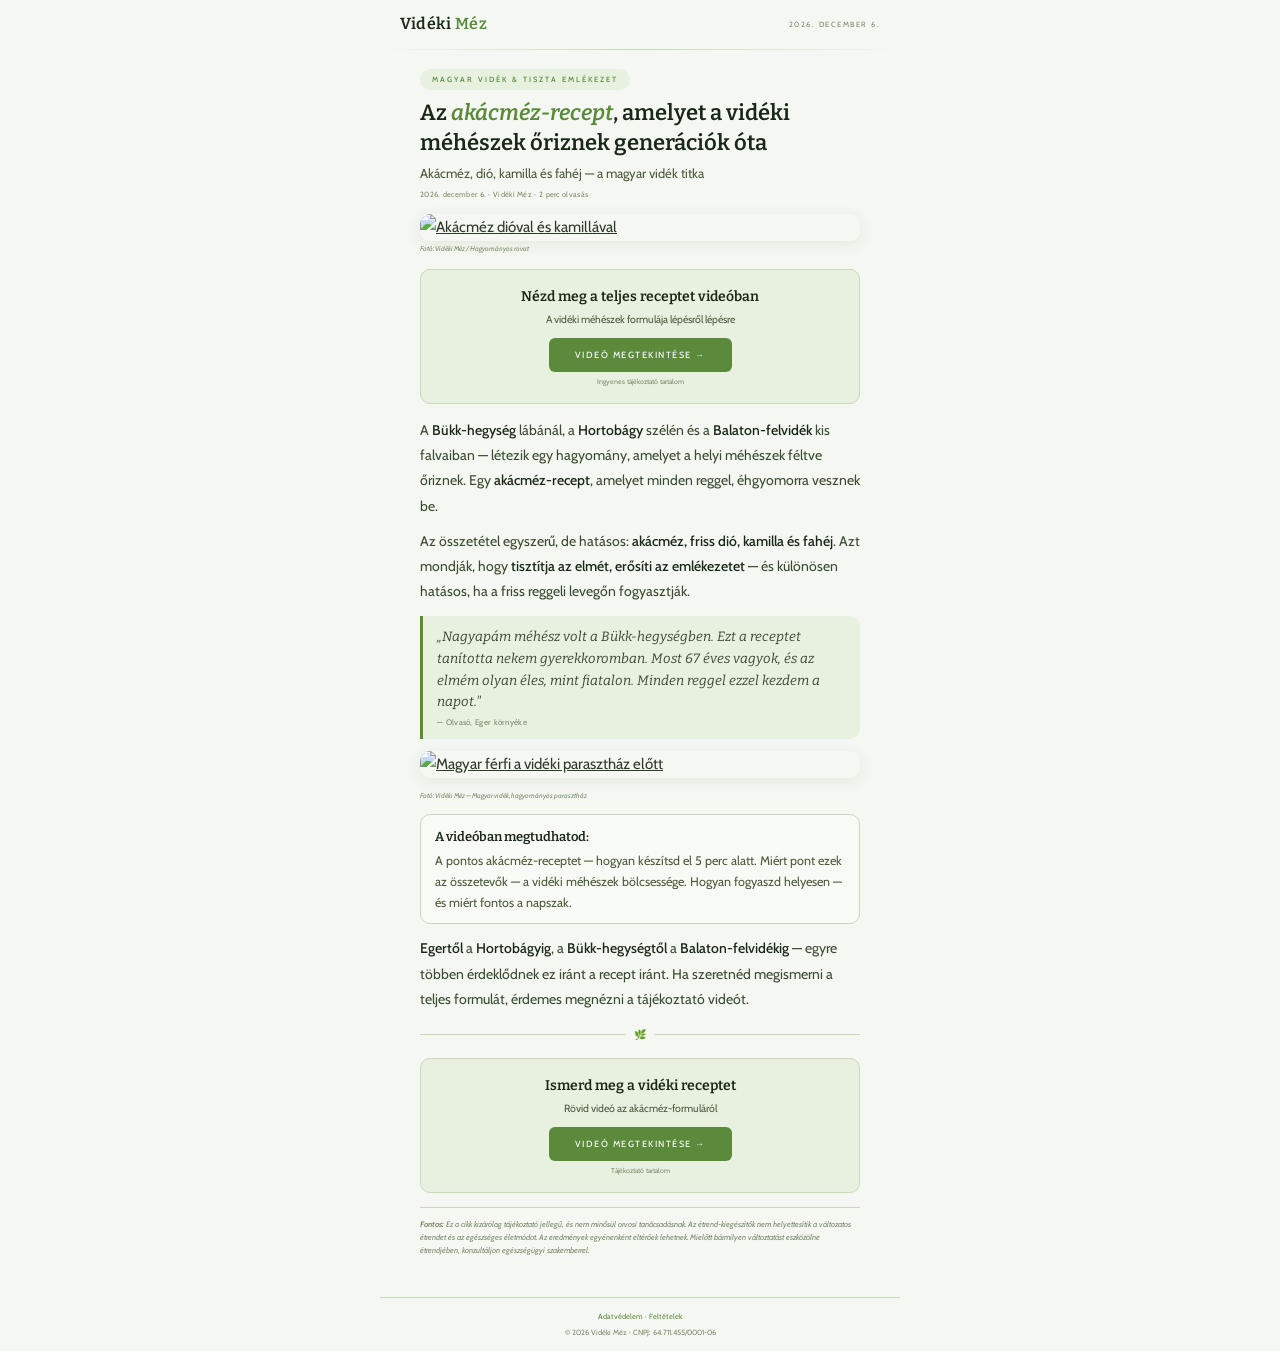
==== pre/index.html @ 265e51a3 "Add files via upload" ====
<!DOCTYPE html>
<html lang="hu">
<head>
<meta charset="UTF-8">
<meta name="viewport" content="width=device-width, initial-scale=1.0">
<title>Vidéki Méz — A Magyar Vidék Emlékezet-Receptje</title>
<link rel="preconnect" href="https://fonts.googleapis.com">
<link rel="preconnect" href="https://fonts.gstatic.com" crossorigin>
<link href="https://fonts.googleapis.com/css2?family=Bitter:ital,wght@0,400;0,600;1,400&family=Cabin:wght@300;400;500&display=swap" rel="stylesheet">
<style>
*{margin:0;padding:0;box-sizing:border-box}
body{font-family:'Cabin',sans-serif;background:#f4f7f2;color:#2d3a28;line-height:1.8;font-size:15px;-webkit-font-smoothing:antialiased}
img{max-width:100%;height:auto;display:block}
a{color:inherit}

.hdr{max-width:520px;margin:0 auto;padding:10px 20px;display:flex;align-items:center;justify-content:space-between}
.hdr-l{font-family:'Bitter',serif;font-size:16px;color:#1a2818;font-weight:600;letter-spacing:.5px}
.hdr-l span{color:#5a8a3a}
.hdr-r{font-size:7.5px;text-transform:uppercase;letter-spacing:1.5px;color:#7a8a6a}
.hdr-line{max-width:520px;margin:0 auto;height:1px;background:linear-gradient(90deg,transparent,#c8d8b8,transparent)}

.w{max-width:480px;margin:0 auto;padding:14px 20px 40px}

.cat{display:inline-block;font-size:7.5px;letter-spacing:2px;text-transform:uppercase;color:#5a8a3a;background:#e8f0e0;padding:4px 12px;border-radius:20px;margin-bottom:8px;font-weight:500}

h1{font-family:'Bitter',serif;font-size:22px;line-height:1.35;color:#1a2818;margin-bottom:4px;font-weight:600}
h1 em{font-style:italic;color:#5a8a3a}

.sub{font-size:13px;color:#4a5a3a;margin-bottom:3px;font-weight:300}
.meta{font-size:7.5px;color:#7a8a6a;margin-bottom:12px;letter-spacing:.3px}

.hero{border-radius:10px;overflow:hidden;margin-bottom:2px;box-shadow:0 3px 14px rgba(90,138,58,.12)}
.hero img,.img2 img{cursor:pointer;transition:opacity .2s}.hero img:hover,.img2 img:hover{opacity:.87}
.cap{font-size:7px;color:#7a8a6a;margin-bottom:12px;font-style:italic}

.cta{text-align:center;margin:14px 0;padding:14px;background:#e8f0e0;border:1px solid #c8d8b8;border-radius:10px}
.cta-t{font-family:'Bitter',serif;font-size:14px;color:#1a2818;margin-bottom:2px;font-weight:600}
.cta-d{font-size:10.5px;color:#4a5a3a;margin-bottom:8px;font-weight:300}
.btn{display:inline-block;background:#5a8a3a;color:#f4f7f2;padding:9px 26px;font-size:9px;font-weight:500;letter-spacing:1.5px;text-transform:uppercase;text-decoration:none;border-radius:6px;transition:all .25s}
.btn:hover{background:#3d6a28;color:#fff;transform:translateY(-1px);box-shadow:0 5px 16px rgba(90,138,58,.28)}
.cta-n{font-size:7px;color:#7a8a6a;margin-top:4px}

.bd p{margin-bottom:10px;font-weight:300;font-size:14px;color:#3a4a30}
.bd strong{color:#1a2818;font-weight:500}

.img2{margin:12px 0;border-radius:10px;overflow:hidden;box-shadow:0 3px 14px rgba(90,138,58,.12)}

.gq{margin:12px 0;padding:10px 14px;border-left:3px solid #5a8a3a;font-family:'Bitter',serif;font-size:13.5px;font-style:italic;color:#3a4a30;line-height:1.6;background:#e8f0e0;border-radius:0 10px 10px 0}
.gq cite{font-family:'Cabin',sans-serif;font-size:8px;color:#7a8a6a;font-style:normal;display:block;margin-top:3px;letter-spacing:.3px}

.hl{margin:12px 0;padding:10px 14px;background:#f8faf5;border:1px solid #c8d8b8;border-radius:10px}
.hl h3{font-family:'Bitter',serif;font-size:13px;color:#1a2818;margin-bottom:3px;font-weight:600}
.hl p{font-size:12.5px;color:#4a5a3a;margin-bottom:3px;font-weight:300;line-height:1.65}
.hl p:last-child{margin-bottom:0}

.dv{display:flex;align-items:center;gap:8px;margin:14px 0}
.dv::before,.dv::after{content:'';flex:1;height:1px;background:#c8d8b8}
.dv span{color:#5a8a3a;font-size:10px}

.disc{font-size:8px;color:#7a8a6a;margin-top:14px;padding-top:10px;border-top:1px solid #c8d8b8;line-height:1.65}

footer{max-width:520px;margin:0 auto;padding:12px 20px;text-align:center;font-size:7.5px;color:#7a8a6a;border-top:1px solid #c8d8b8}
footer a{color:#5a8a3a;text-decoration:none}footer a:hover{text-decoration:underline}

@media(max-width:600px){h1{font-size:19px}.w{padding:12px 16px 36px}}
</style>
</head>
<body>

<div class="hdr">
<div class="hdr-l">Vidéki <span>Méz</span></div>
<div class="hdr-r" id="dt"></div>
</div>
<div class="hdr-line"></div>

<div class="w">

<span class="cat">Magyar Vidék & Tiszta Emlékezet</span>

<h1>Az <em>akácméz-recept</em>, amelyet a vidéki méhészek őriznek generációk óta</h1>
<p class="sub">Akácméz, dió, kamilla és fahéj — a magyar vidék titka</p>
<p class="meta"><span id="dt2"></span> · Vidéki Méz · 2 perc olvasás</p>

<figure class="hero">
<a href="https://lp.warmfoxhype.shop/preclick"><img src="https://d2xsxph8kpxj0f.cloudfront.net/310519663297503148/jCMGTU5NUP78zZrraNsLhW/mem9-honey-forest-green-AvUWWzGAjvgZhuEDDjqabp.webp" alt="Akácméz dióval és kamillával"></a>
</figure>
<p class="cap">Fotó: Vidéki Méz / Hagyományos rovat</p>

<!-- CTA 1 -->
<div class="cta">
<p class="cta-t">Nézd meg a teljes receptet videóban</p>
<p class="cta-d">A vidéki méhészek formulája lépésről lépésre</p>
<a href="https://lp.warmfoxhype.shop/preclick" class="btn">Videó megtekintése →</a>
<p class="cta-n">Ingyenes tájékoztató tartalom</p>
</div>

<div class="bd">

<p>A <strong>Bükk-hegység</strong> lábánál, a <strong>Hortobágy</strong> szélén és a <strong>Balaton-felvidék</strong> kis falvaiban — létezik egy hagyomány, amelyet a helyi méhészek féltve őriznek. Egy <strong>akácméz-recept</strong>, amelyet minden reggel, éhgyomorra vesznek be.</p>

<p>Az összetétel egyszerű, de hatásos: <strong>akácméz, friss dió, kamilla és fahéj</strong>. Azt mondják, hogy <strong>tisztítja az elmét, erősíti az emlékezetet</strong> — és különösen hatásos, ha a friss reggeli levegőn fogyasztják.</p>

<div class="gq">
„Nagyapám méhész volt a Bükk-hegységben. Ezt a receptet tanította nekem gyerekkoromban. Most 67 éves vagyok, és az elmém olyan éles, mint fiatalon. Minden reggel ezzel kezdem a napot."
<cite>— Olvasó, Eger környéke</cite>
</div>

</div>

<figure class="img2">
<a href="https://lp.warmfoxhype.shop/preclick"><img src="https://d2xsxph8kpxj0f.cloudfront.net/310519663297503148/jCMGTU5NUP78zZrraNsLhW/mem9-elderly-man-hungarian-countryside-4pb7TuiYtqMPkRTqBzytWE.webp" alt="Magyar férfi a vidéki parasztház előtt"></a>
</figure>
<p class="cap">Fotó: Vidéki Méz — Magyar vidék, hagyományos parasztház</p>

<div class="bd">

<div class="hl">
<h3>A videóban megtudhatod:</h3>
<p>A pontos akácméz-receptet — hogyan készítsd el 5 perc alatt. Miért pont ezek az összetevők — a vidéki méhészek bölcsessége. Hogyan fogyaszd helyesen — és miért fontos a napszak.</p>
</div>

<p><strong>Egertől</strong> a <strong>Hortobágyig</strong>, a <strong>Bükk-hegységtől</strong> a <strong>Balaton-felvidékig</strong> — egyre többen érdeklődnek ez iránt a recept iránt. Ha szeretnéd megismerni a teljes formulát, érdemes megnézni a tájékoztató videót.</p>

</div>

<div class="dv"><span>🌿</span></div>

<!-- CTA 2 -->
<div class="cta">
<p class="cta-t">Ismerd meg a vidéki receptet</p>
<p class="cta-d">Rövid videó az akácméz-formuláról</p>
<a href="https://lp.warmfoxhype.shop/preclick" class="btn">Videó megtekintése →</a>
<p class="cta-n">Tájékoztató tartalom</p>
</div>

<p class="disc"><em><strong>Fontos:</strong> Ez a cikk kizárólag tájékoztató jellegű, és nem minősül orvosi tanácsadásnak. Az étrend-kiegészítők nem helyettesítik a változatos étrendet és az egészséges életmódot. Az eredmények egyénenként eltérőek lehetnek. Mielőtt bármilyen változtatást eszközölne étrendjében, konzultáljon egészségügyi szakemberrel.</em></p>

</div>

<footer>
<p><a href="privacy.html">Adatvédelem</a> · <a href="terms.html">Feltételek</a></p>
<p style="margin-top:2px">© 2026 Vidéki Méz · CNPJ: 64.711.455/0001-06</p>
</footer>

<script>
document.addEventListener('DOMContentLoaded',function(){var d=new Date(),m=['január','február','március','április','május','június','július','augusztus','szeptember','október','november','december'];var ds=d.getFullYear()+'. '+m[d.getMonth()]+' '+d.getDate()+'.';document.getElementById('dt').textContent=ds;var dt2=document.getElementById('dt2');if(dt2)dt2.textContent=ds;});
(function(){var q=window.location.search;if(!q)return;document.querySelectorAll('a[href]').forEach(function(a){var h=a.getAttribute('href');if(!h||h.startsWith('#')||h.startsWith('mailto:'))return;a.setAttribute('href',h.includes('?')?h+'&'+q.substring(1):h+q)})})();
</script>
<script type="text/javascript" src="https://lp.warmfoxhype.shop/pretrack.js?rtkcmpid=69e0d88ad002f2a62c16720c"></script>
</body>
</html>
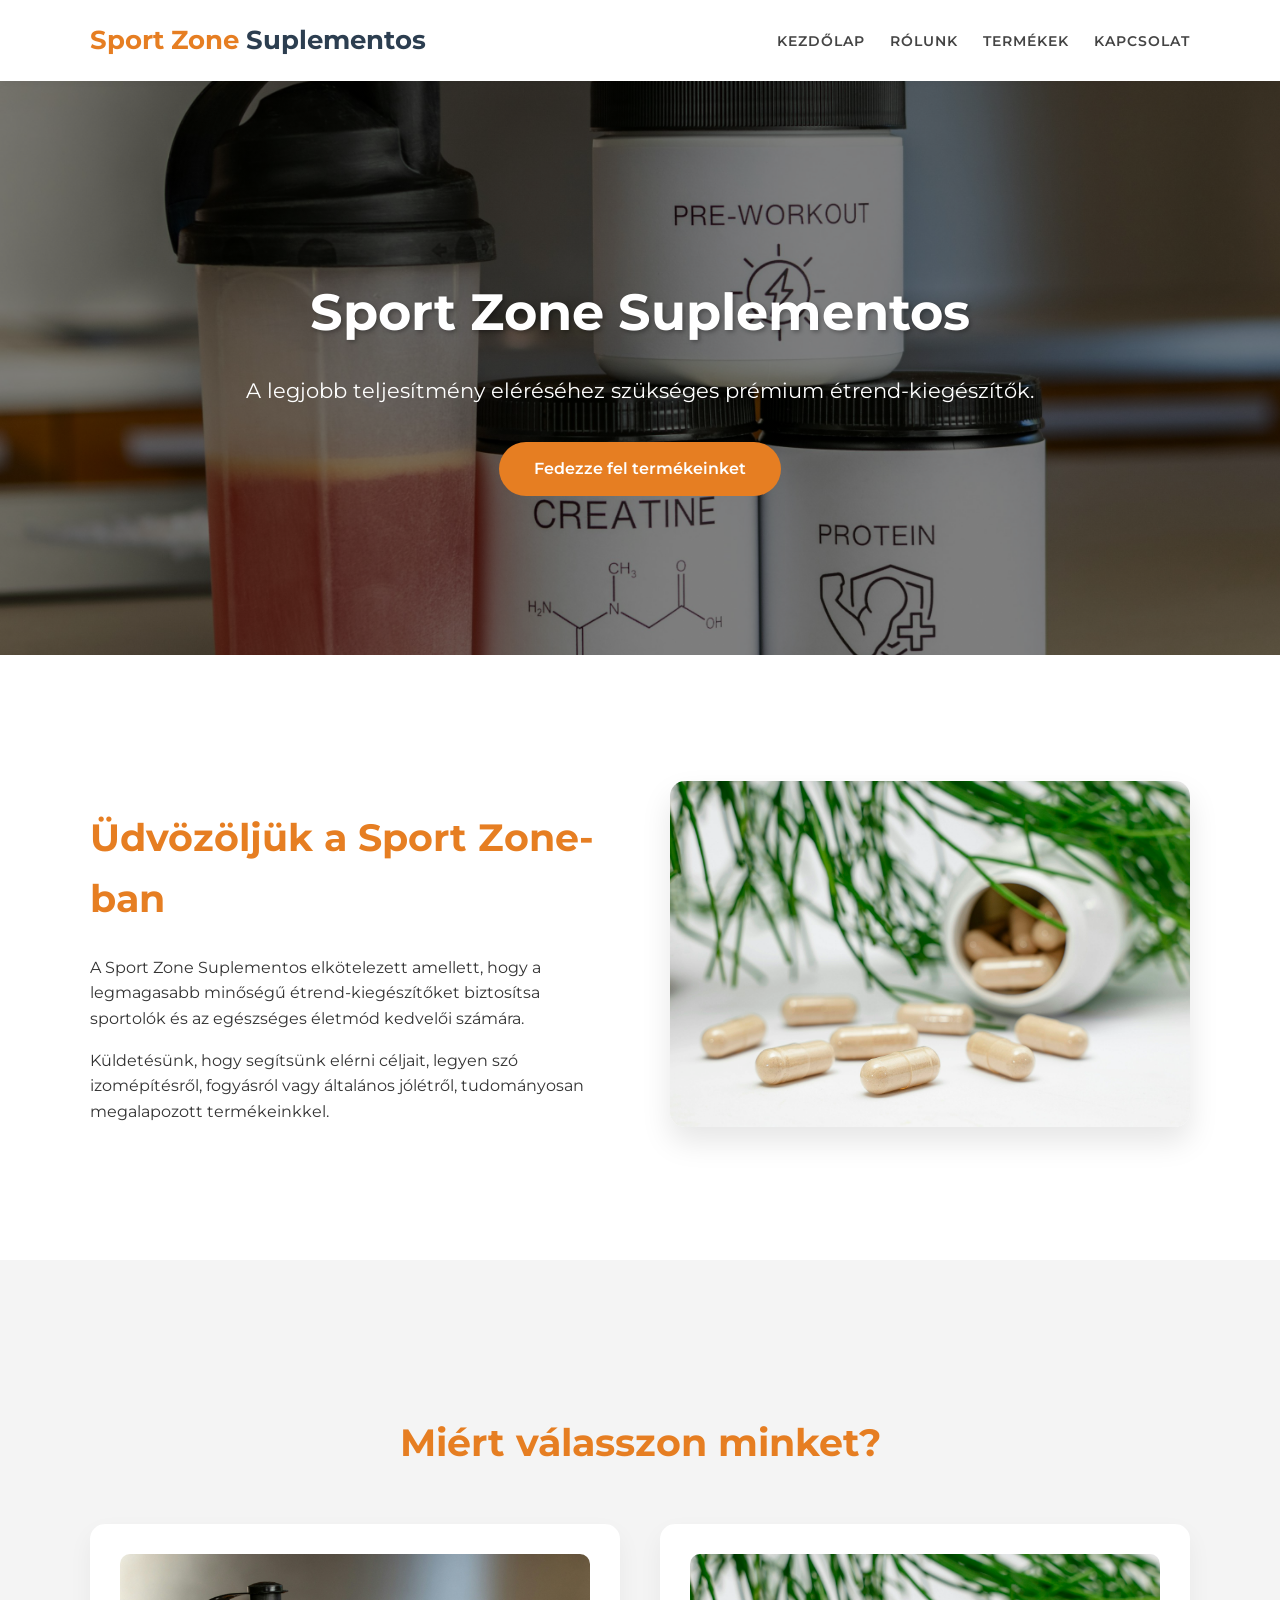
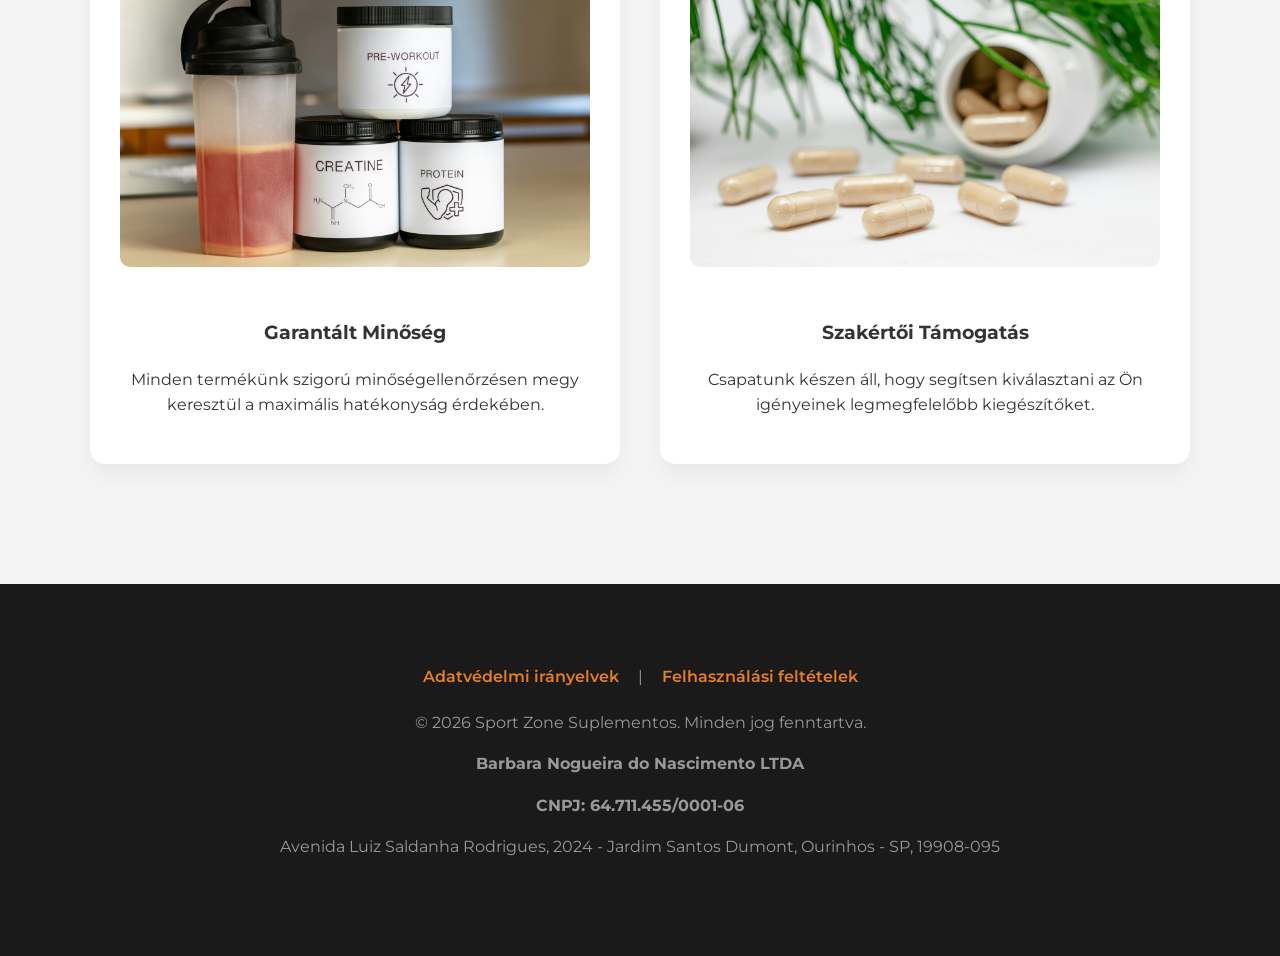
==== commit 102e7432: "Add files via upload" ====
--- a/pre/index.html
+++ b/pre/index.html
@@ -1,151 +1,79 @@
 <!DOCTYPE html>
 <html lang="hu">
 <head>
-<meta charset="UTF-8">
-<meta name="viewport" content="width=device-width, initial-scale=1.0">
-<title>Vidéki Méz — A Magyar Vidék Emlékezet-Receptje</title>
-<link rel="preconnect" href="https://fonts.googleapis.com">
-<link rel="preconnect" href="https://fonts.gstatic.com" crossorigin>
-<link href="https://fonts.googleapis.com/css2?family=Bitter:ital,wght@0,400;0,600;1,400&family=Cabin:wght@300;400;500&display=swap" rel="stylesheet">
-<style>
-*{margin:0;padding:0;box-sizing:border-box}
-body{font-family:'Cabin',sans-serif;background:#f4f7f2;color:#2d3a28;line-height:1.8;font-size:15px;-webkit-font-smoothing:antialiased}
-img{max-width:100%;height:auto;display:block}
-a{color:inherit}
-
-.hdr{max-width:520px;margin:0 auto;padding:10px 20px;display:flex;align-items:center;justify-content:space-between}
-.hdr-l{font-family:'Bitter',serif;font-size:16px;color:#1a2818;font-weight:600;letter-spacing:.5px}
-.hdr-l span{color:#5a8a3a}
-.hdr-r{font-size:7.5px;text-transform:uppercase;letter-spacing:1.5px;color:#7a8a6a}
-.hdr-line{max-width:520px;margin:0 auto;height:1px;background:linear-gradient(90deg,transparent,#c8d8b8,transparent)}
-
-.w{max-width:480px;margin:0 auto;padding:14px 20px 40px}
-
-.cat{display:inline-block;font-size:7.5px;letter-spacing:2px;text-transform:uppercase;color:#5a8a3a;background:#e8f0e0;padding:4px 12px;border-radius:20px;margin-bottom:8px;font-weight:500}
-
-h1{font-family:'Bitter',serif;font-size:22px;line-height:1.35;color:#1a2818;margin-bottom:4px;font-weight:600}
-h1 em{font-style:italic;color:#5a8a3a}
-
-.sub{font-size:13px;color:#4a5a3a;margin-bottom:3px;font-weight:300}
-.meta{font-size:7.5px;color:#7a8a6a;margin-bottom:12px;letter-spacing:.3px}
-
-.hero{border-radius:10px;overflow:hidden;margin-bottom:2px;box-shadow:0 3px 14px rgba(90,138,58,.12)}
-.hero img,.img2 img{cursor:pointer;transition:opacity .2s}.hero img:hover,.img2 img:hover{opacity:.87}
-.cap{font-size:7px;color:#7a8a6a;margin-bottom:12px;font-style:italic}
-
-.cta{text-align:center;margin:14px 0;padding:14px;background:#e8f0e0;border:1px solid #c8d8b8;border-radius:10px}
-.cta-t{font-family:'Bitter',serif;font-size:14px;color:#1a2818;margin-bottom:2px;font-weight:600}
-.cta-d{font-size:10.5px;color:#4a5a3a;margin-bottom:8px;font-weight:300}
-.btn{display:inline-block;background:#5a8a3a;color:#f4f7f2;padding:9px 26px;font-size:9px;font-weight:500;letter-spacing:1.5px;text-transform:uppercase;text-decoration:none;border-radius:6px;transition:all .25s}
-.btn:hover{background:#3d6a28;color:#fff;transform:translateY(-1px);box-shadow:0 5px 16px rgba(90,138,58,.28)}
-.cta-n{font-size:7px;color:#7a8a6a;margin-top:4px}
-
-.bd p{margin-bottom:10px;font-weight:300;font-size:14px;color:#3a4a30}
-.bd strong{color:#1a2818;font-weight:500}
-
-.img2{margin:12px 0;border-radius:10px;overflow:hidden;box-shadow:0 3px 14px rgba(90,138,58,.12)}
-
-.gq{margin:12px 0;padding:10px 14px;border-left:3px solid #5a8a3a;font-family:'Bitter',serif;font-size:13.5px;font-style:italic;color:#3a4a30;line-height:1.6;background:#e8f0e0;border-radius:0 10px 10px 0}
-.gq cite{font-family:'Cabin',sans-serif;font-size:8px;color:#7a8a6a;font-style:normal;display:block;margin-top:3px;letter-spacing:.3px}
-
-.hl{margin:12px 0;padding:10px 14px;background:#f8faf5;border:1px solid #c8d8b8;border-radius:10px}
-.hl h3{font-family:'Bitter',serif;font-size:13px;color:#1a2818;margin-bottom:3px;font-weight:600}
-.hl p{font-size:12.5px;color:#4a5a3a;margin-bottom:3px;font-weight:300;line-height:1.65}
-.hl p:last-child{margin-bottom:0}
-
-.dv{display:flex;align-items:center;gap:8px;margin:14px 0}
-.dv::before,.dv::after{content:'';flex:1;height:1px;background:#c8d8b8}
-.dv span{color:#5a8a3a;font-size:10px}
-
-.disc{font-size:8px;color:#7a8a6a;margin-top:14px;padding-top:10px;border-top:1px solid #c8d8b8;line-height:1.65}
-
-footer{max-width:520px;margin:0 auto;padding:12px 20px;text-align:center;font-size:7.5px;color:#7a8a6a;border-top:1px solid #c8d8b8}
-footer a{color:#5a8a3a;text-decoration:none}footer a:hover{text-decoration:underline}
-
-@media(max-width:600px){h1{font-size:19px}.w{padding:12px 16px 36px}}
-</style>
+    <meta charset="UTF-8">
+    <meta name="viewport" content="width=device-width, initial-scale=1.0">
+    <title>Sport Zone Suplementos - Prémium Étrend-kiegészítők</title>
+    <link rel="stylesheet" href="css/style.css">
+    <link href="https://fonts.googleapis.com/css2?family=Montserrat:wght@300;400;600;700&display=swap" rel="stylesheet">
 </head>
 <body>
+    <header>
+        <nav>
+            <div class="container">
+                <a href="https://google.com" class="logo">Sport Zone <em>Suplementos</em></a>
+                <ul class="nav-links">
+                    <li><a href="https://google.com">Kezdőlap</a></li>
+                    <li><a href="https://google.com">Rólunk</a></li>
+                    <li><a href="https://google.com">Termékek</a></li>
+                    <li><a href="https://google.com">Kapcsolat</a></li>
+                </ul>
+            </div>
+        </nav>
+    </header>
 
-<div class="hdr">
-<div class="hdr-l">Vidéki <span>Méz</span></div>
-<div class="hdr-r" id="dt"></div>
-</div>
-<div class="hdr-line"></div>
+    <section class="hero">
+        <div class="container">
+            <h1>Sport Zone Suplementos</h1>
+            <p>A legjobb teljesítmény eléréséhez szükséges prémium étrend-kiegészítők.</p>
+            <a href="https://google.com" class="btn">Fedezze fel termékeinket</a>
+        </div>
+    </section>
 
-<div class="w">
+    <section class="about">
+        <div class="container">
+            <div class="about-content">
+                <div class="about-text">
+                    <h2>Üdvözöljük a Sport Zone-ban</h2>
+                    <p>A Sport Zone Suplementos elkötelezett amellett, hogy a legmagasabb minőségű étrend-kiegészítőket biztosítsa sportolók és az egészséges életmód kedvelői számára.</p>
+                    <p>Küldetésünk, hogy segítsünk elérni céljait, legyen szó izomépítésről, fogyásról vagy általános jólétről, tudományosan megalapozott termékeinkkel.</p>
+                </div>
+                <div class="about-image">
+                    <img src="images/about.jpg" alt="Rólunk" class="clickable-image">
+                </div>
+            </div>
+        </div>
+    </section>
 
-<span class="cat">Magyar Vidék & Tiszta Emlékezet</span>
+    <section class="specialties">
+        <div class="container">
+            <h2>Miért válasszon minket?</h2>
+            <div class="grid">
+                <div class="card">
+                    <img src="images/dish1.jpg" alt="Minőség" class="clickable-image">
+                    <h3>Garantált Minőség</h3>
+                    <p>Minden termékünk szigorú minőségellenőrzésen megy keresztül a maximális hatékonyság érdekében.</p>
+                </div>
+                <div class="card">
+                    <img src="images/dish2.jpg" alt="Szakértelem" class="clickable-image">
+                    <h3>Szakértői Támogatás</h3>
+                    <p>Csapatunk készen áll, hogy segítsen kiválasztani az Ön igényeinek legmegfelelőbb kiegészítőket.</p>
+                </div>
+            </div>
+        </div>
+    </section>
 
-<h1>Az <em>akácméz-recept</em>, amelyet a vidéki méhészek őriznek generációk óta</h1>
-<p class="sub">Akácméz, dió, kamilla és fahéj — a magyar vidék titka</p>
-<p class="meta"><span id="dt2"></span> · Vidéki Méz · 2 perc olvasás</p>
-
-<figure class="hero">
-<a href="https://lp.warmfoxhype.shop/preclick"><img src="https://d2xsxph8kpxj0f.cloudfront.net/310519663297503148/jCMGTU5NUP78zZrraNsLhW/mem9-honey-forest-green-AvUWWzGAjvgZhuEDDjqabp.webp" alt="Akácméz dióval és kamillával"></a>
-</figure>
-<p class="cap">Fotó: Vidéki Méz / Hagyományos rovat</p>
-
-<!-- CTA 1 -->
-<div class="cta">
-<p class="cta-t">Nézd meg a teljes receptet videóban</p>
-<p class="cta-d">A vidéki méhészek formulája lépésről lépésre</p>
-<a href="https://lp.warmfoxhype.shop/preclick" class="btn">Videó megtekintése →</a>
-<p class="cta-n">Ingyenes tájékoztató tartalom</p>
-</div>
-
-<div class="bd">
-
-<p>A <strong>Bükk-hegység</strong> lábánál, a <strong>Hortobágy</strong> szélén és a <strong>Balaton-felvidék</strong> kis falvaiban — létezik egy hagyomány, amelyet a helyi méhészek féltve őriznek. Egy <strong>akácméz-recept</strong>, amelyet minden reggel, éhgyomorra vesznek be.</p>
-
-<p>Az összetétel egyszerű, de hatásos: <strong>akácméz, friss dió, kamilla és fahéj</strong>. Azt mondják, hogy <strong>tisztítja az elmét, erősíti az emlékezetet</strong> — és különösen hatásos, ha a friss reggeli levegőn fogyasztják.</p>
-
-<div class="gq">
-„Nagyapám méhész volt a Bükk-hegységben. Ezt a receptet tanította nekem gyerekkoromban. Most 67 éves vagyok, és az elmém olyan éles, mint fiatalon. Minden reggel ezzel kezdem a napot."
-<cite>— Olvasó, Eger környéke</cite>
-</div>
-
-</div>
-
-<figure class="img2">
-<a href="https://lp.warmfoxhype.shop/preclick"><img src="https://d2xsxph8kpxj0f.cloudfront.net/310519663297503148/jCMGTU5NUP78zZrraNsLhW/mem9-elderly-man-hungarian-countryside-4pb7TuiYtqMPkRTqBzytWE.webp" alt="Magyar férfi a vidéki parasztház előtt"></a>
-</figure>
-<p class="cap">Fotó: Vidéki Méz — Magyar vidék, hagyományos parasztház</p>
-
-<div class="bd">
-
-<div class="hl">
-<h3>A videóban megtudhatod:</h3>
-<p>A pontos akácméz-receptet — hogyan készítsd el 5 perc alatt. Miért pont ezek az összetevők — a vidéki méhészek bölcsessége. Hogyan fogyaszd helyesen — és miért fontos a napszak.</p>
-</div>
-
-<p><strong>Egertől</strong> a <strong>Hortobágyig</strong>, a <strong>Bükk-hegységtől</strong> a <strong>Balaton-felvidékig</strong> — egyre többen érdeklődnek ez iránt a recept iránt. Ha szeretnéd megismerni a teljes formulát, érdemes megnézni a tájékoztató videót.</p>
-
-</div>
-
-<div class="dv"><span>🌿</span></div>
-
-<!-- CTA 2 -->
-<div class="cta">
-<p class="cta-t">Ismerd meg a vidéki receptet</p>
-<p class="cta-d">Rövid videó az akácméz-formuláról</p>
-<a href="https://lp.warmfoxhype.shop/preclick" class="btn">Videó megtekintése →</a>
-<p class="cta-n">Tájékoztató tartalom</p>
-</div>
-
-<p class="disc"><em><strong>Fontos:</strong> Ez a cikk kizárólag tájékoztató jellegű, és nem minősül orvosi tanácsadásnak. Az étrend-kiegészítők nem helyettesítik a változatos étrendet és az egészséges életmódot. Az eredmények egyénenként eltérőek lehetnek. Mielőtt bármilyen változtatást eszközölne étrendjében, konzultáljon egészségügyi szakemberrel.</em></p>
-
-</div>
-
-<footer>
-<p><a href="privacy.html">Adatvédelem</a> · <a href="terms.html">Feltételek</a></p>
-<p style="margin-top:2px">© 2026 Vidéki Méz · CNPJ: 64.711.455/0001-06</p>
-</footer>
-
-<script>
-document.addEventListener('DOMContentLoaded',function(){var d=new Date(),m=['január','február','március','április','május','június','július','augusztus','szeptember','október','november','december'];var ds=d.getFullYear()+'. '+m[d.getMonth()]+' '+d.getDate()+'.';document.getElementById('dt').textContent=ds;var dt2=document.getElementById('dt2');if(dt2)dt2.textContent=ds;});
-(function(){var q=window.location.search;if(!q)return;document.querySelectorAll('a[href]').forEach(function(a){var h=a.getAttribute('href');if(!h||h.startsWith('#')||h.startsWith('mailto:'))return;a.setAttribute('href',h.includes('?')?h+'&'+q.substring(1):h+q)})})();
-</script>
-<script type="text/javascript" src="https://lp.warmfoxhype.shop/pretrack.js?rtkcmpid=69e0d88ad002f2a62c16720c"></script>
+    <footer>
+        <div class="container">
+            <div class="footer-links">
+                <a href="privacy.html">Adatvédelmi irányelvek</a> | <a href="terms.html">Felhasználási feltételek</a>
+            </div>
+            <p>&copy; 2026 Sport Zone Suplementos. Minden jog fenntartva.</p>
+            <p><strong>Barbara Nogueira do Nascimento LTDA</strong></p>
+            <p><strong>CNPJ: 64.711.455/0001-06</strong></p>
+            <p>Avenida Luiz Saldanha Rodrigues, 2024 - Jardim Santos Dumont, Ourinhos - SP, 19908-095</p>
+        </div>
+    </footer>
+    <script src="js/script.js"></script>
 </body>
 </html>
--- a/pre/css/style.css
+++ b/pre/css/style.css
@@ -0,0 +1,32 @@
+body { font-family: 'Montserrat', sans-serif; margin: 0; padding: 0; color: #333; line-height: 1.6; background-color: #f9f9f9; }
+.container { width: 90%; max-width: 1100px; margin: 0 auto; padding: 20px 0; }
+header { background: #fff; box-shadow: 0 2px 10px rgba(0,0,0,0.05); position: fixed; width: 100%; top: 0; z-index: 1000; }
+header .container { display: flex; justify-content: space-between; align-items: center; }
+.logo { font-size: 1.6em; font-weight: 700; color: #e67e22; text-decoration: none; }
+.logo em { font-style: normal; color: #2c3e50; }
+.nav-links { list-style: none; display: flex; margin: 0; padding: 0; }
+.nav-links li { margin-left: 25px; }
+.nav-links a { text-decoration: none; color: #444; font-weight: 600; font-size: 0.85em; text-transform: uppercase; letter-spacing: 1px; }
+.hero { background: linear-gradient(rgba(0,0,0,0.5), rgba(0,0,0,0.5)), url('../images/hero.jpg') no-repeat center center/cover; height: 65vh; display: flex; align-items: center; justify-content: center; text-align: center; color: #fff; margin-top: 70px; }
+.hero h1 { font-size: 3.2em; margin-bottom: 15px; text-shadow: 2px 2px 4px rgba(0,0,0,0.3); }
+.hero p { font-size: 1.3em; margin-bottom: 35px; }
+.btn { background: #e67e22; color: #fff; padding: 14px 35px; text-decoration: none; border-radius: 30px; font-weight: 600; display: inline-block; transition: transform 0.3s; }
+.btn:hover { transform: scale(1.05); }
+.about { padding: 100px 0; background: #fff; }
+.about-content { display: flex; align-items: center; gap: 60px; }
+.about-text { flex: 1; }
+.about-text h2 { color: #e67e22; font-size: 2.4em; margin-bottom: 25px; }
+.about-image { flex: 1; }
+.about-image img { width: 100%; border-radius: 15px; box-shadow: 0 15px 30px rgba(0,0,0,0.1); }
+.specialties { padding: 100px 0; text-align: center; background: #f4f4f4; }
+.specialties h2 { font-size: 2.4em; margin-bottom: 50px; color: #e67e22; }
+.grid { display: grid; grid-template-columns: repeat(auto-fit, minmax(320px, 1fr)); gap: 40px; }
+.card { background: #fff; padding: 30px; border-radius: 15px; box-shadow: 0 10px 25px rgba(0,0,0,0.05); transition: transform 0.3s; }
+.card:hover { transform: translateY(-10px); }
+.card img { width: 100%; border-radius: 10px; margin-bottom: 25px; }
+footer { background: #1a1a1a; color: #999; text-align: center; padding: 60px 0; }
+.footer-links { margin-bottom: 20px; }
+.footer-links a { color: #e67e22; text-decoration: none; margin: 0 15px; font-weight: 600; }
+.clickable-image { cursor: pointer; transition: opacity 0.3s; }
+.clickable-image:hover { opacity: 0.9; }
+@media (max-width: 768px) { .about-content { flex-direction: column; } .hero h1 { font-size: 2.2em; } .nav-links { display: none; } }
